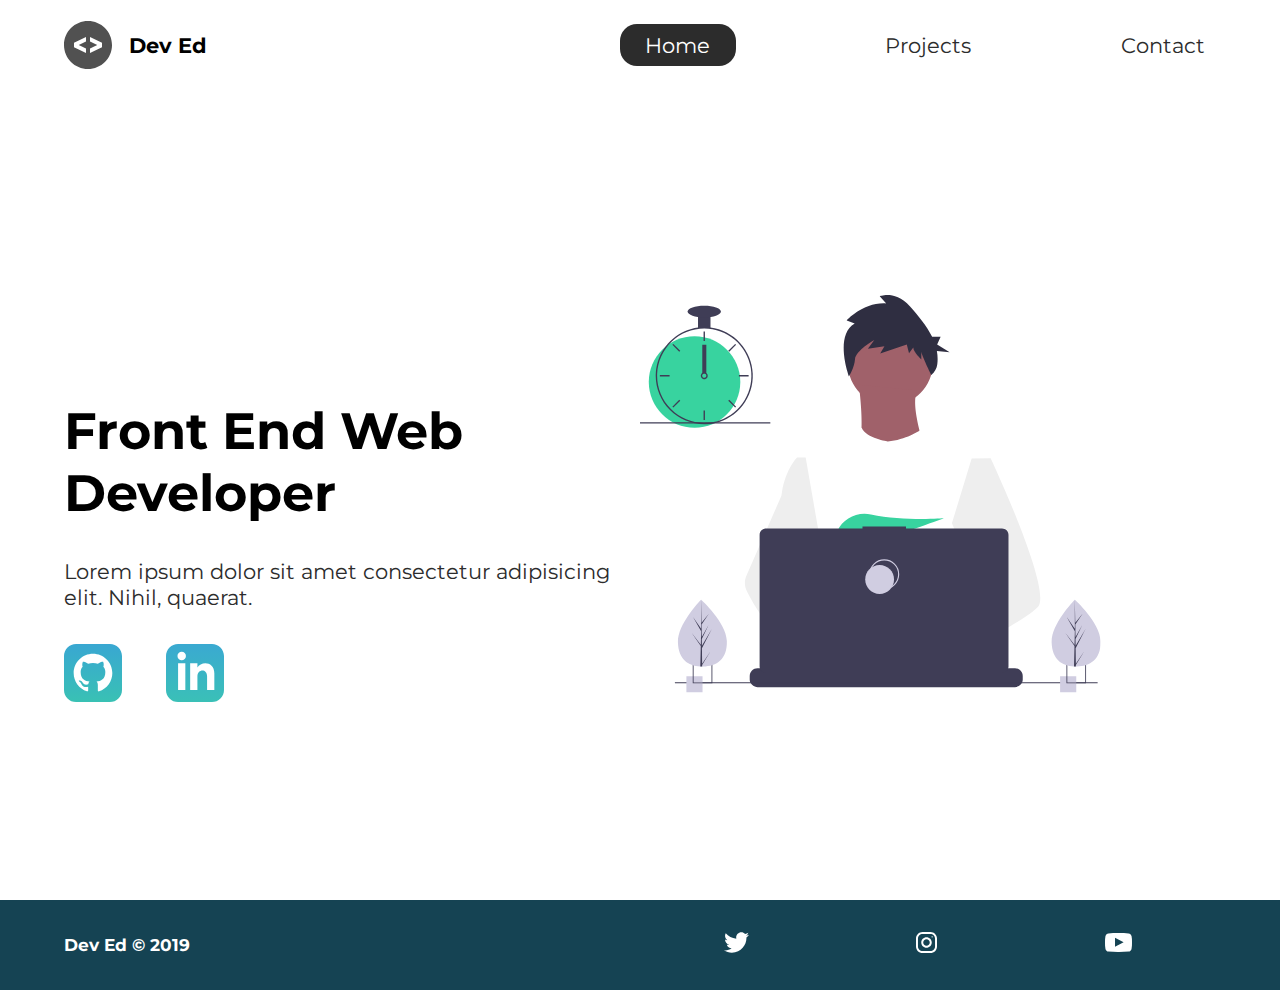
==== index.html @ 2cb795f2 "Add files via upload" ====
<!DOCTYPE html>
<html lang="en">
  <head>
    <meta charset="UTF-8" />
    <meta name="viewport" content="width=device-width, initial-scale=1.0" />
    <meta http-equiv="X-UA-Compatible" content="ie=edge" />
    <meta
      name="description"
      content="Dev Ed is a front end web developer who specializes in html,css"
    />
    <meta name="robots" content="index,follow" />
    <link
      href="https://fonts.googleapis.com/css?family=Montserrat:400,500&display=swap"
      rel="stylesheet"
    />
    <link rel="stylesheet" href="./styles/style.css" />
    <title>Dev Ed | Web Developer</title>
  </head>
  <body>
    <header class="main-head">
      <nav>
        <div class="logo">
          <img src="./icons/code.svg" alt="logo" />
          <h1>Dev Ed</h1>
        </div>
        <ul>
          <li><a class="active" href="/">Home</a></li>
          <li><a href="./projects/index.html">Projects</a></li>
          <li><a href="./contact/index.html">Contact</a></li>
        </ul>
      </nav>
    </header>
    <section class="intro">
      <div class="intro-text">
        <h2>Dev Ed</h2>
        <h3>
          Front End Web <br />
          Developer
        </h3>
        <p>
          Lorem ipsum dolor sit amet consectetur adipisicing elit. Nihil,
          quaerat.
        </p>
        <div class="intro-social">
          <a href="#"
            ><img src="./icons/github.svg" alt="github-social-link"
          /></a>
          <a href="#"
            ><img src="./icons/linked-in.svg" alt="linkedin-social-link"
          /></a>
        </div>
      </div>
      <div class="intro-images">
        
        <svg
          width="799"
          height="690"
          viewBox="0 0 799 690"
          fill="none"
          xmlns="http://www.w3.org/2000/svg"
        >
          <g id="undraw_dev_productivity_umsq (1) 1" clip-path="url(#clip0)">
            <path
              id="Vector"
              d="M516.92 624.636C516.92 624.636 512.16 626.266 504.42 628.576C487.31 633.706 455.65 642.216 428.82 643.916C405.72 645.396 386.2 641.836 382.63 626.766C381.1 620.286 383.27 614.956 388 610.576C402.12 597.486 439 592.796 468.25 591.186C476.51 590.736 484.15 590.526 490.51 590.446C501.31 590.306 508.39 590.526 508.39 590.526L508.56 591.186L516.92 624.636Z"
              fill="#A0616A"
            />
            <path
              id="Vector_2"
              d="M436.99 672.586C418.61 695.346 342.73 647.666 316.19 629.886C310.41 626.016 306.97 623.566 306.97 623.566L331.25 591.186L338.94 580.936C338.94 580.936 345.82 584.586 355.99 590.526C356.36 590.746 356.73 590.966 357.11 591.186C365.88 596.336 376.89 603.066 388 610.576C403.33 620.946 418.83 632.776 428.82 643.916C438.59 654.806 443.08 665.036 436.99 672.586Z"
              fill="#A0616A"
            />
            <g id="me">
              <path
                id="Vector_3"
                d="M434.672 191.952C475.283 191.607 507.926 158.406 507.582 117.795C507.237 77.1832 474.036 44.5403 433.425 44.8847C392.813 45.2291 360.17 78.4303 360.515 119.042C360.859 159.653 394.06 192.296 434.672 191.952Z"
                fill="#A0616A"
              />
              <path
                id="Vector_4"
                d="M379.477 155.65C379.477 155.65 394.216 259.972 373.002 271.875C351.787 283.779 499.929 283.588 499.929 283.588C499.929 283.588 466.124 193.284 480.809 165.449L379.477 155.65Z"
                fill="#A0616A"
              />
              <path
                id="Vector_5"
                d="M608.101 283.199L596.257 339.402L571.214 458.308L570.49 464.815L562.138 540.138L556.582 590.177L552.857 623.79C528.584 636.526 510.988 645.326 510.988 645.326C510.988 645.326 509.404 637.719 506.871 627.99C489.805 633.265 458.218 642.043 431.404 643.97C441.266 654.777 445.842 664.969 439.817 672.57C421.63 695.485 345.349 648.45 318.659 630.896C318.077 635.158 317.879 639.464 318.068 643.762L297.626 628.314L299.331 592.359L302.206 531.522L305.819 455.229C304.448 451.975 303.294 448.634 302.364 445.228C295.956 423.161 288.032 379.057 281.928 342.067C277.016 312.298 273.302 287.138 272.517 281.785C272.411 281.086 272.358 280.726 272.358 280.726L384.363 230.094C392.509 248.556 429.865 253.809 429.865 253.809C460.756 251.417 484.847 234.913 484.847 234.913L608.101 283.199Z"
                fill="white"
              />
              <path
                id="Vector_6"
                d="M372.285 49.3811L358.49 43.9934C358.49 43.9934 386.969 12.1 426.99 14.513L415.635 2.22366C415.635 2.22366 443.04 -9.01799 468.283 19.6674C481.553 34.7467 496.908 52.4737 506.557 72.5077L521.281 72.3829L515.251 85.9663L536.874 99.3152L514.777 97.0719C516.155 104.471 516.421 112.034 515.566 119.511C514.683 126.991 510.928 133.835 505.094 138.598V138.598C505.094 138.598 487.743 103.449 487.696 97.9443L487.813 111.705C487.813 111.705 473.959 99.4371 473.889 91.1807L466.471 100.877L462.593 85.7717L416.475 101.301L423.87 88.8526L395.157 93.2246L406.278 77.9923C406.278 77.9923 373.932 96.1568 372.811 111.304C371.689 126.452 362.299 140.875 362.299 140.875C362.299 140.875 336.213 70.3294 372.285 49.3811Z"
                fill="#2F2E41"
              />
              <path
                id="Vector_7"
                d="M690.215 540.422C682.794 548.605 664.338 560.992 641.951 574.422C633.623 579.413 624.757 584.559 615.71 589.676C594.122 601.889 571.514 614.001 552.857 623.79C528.584 636.526 510.988 645.326 510.988 645.326C510.988 645.326 509.403 637.719 506.871 627.99C503.48 614.968 498.397 598.141 493.184 590.715C493.002 590.456 492.82 590.218 492.638 589.979C491.121 588.022 489.601 586.885 488.112 586.897L562.138 540.138L594.127 519.926L570.489 464.814L540.842 395.683L557.908 339.727L575.062 283.479L608.101 283.199C608.101 283.199 619.243 306.985 633.514 340.166C635.647 345.128 637.851 350.299 640.096 355.64C669.469 425.394 706.176 522.836 690.215 540.422Z"
                fill="#EEEEEE"
              />
              <path
                id="Vector_8"
                d="M358.123 591.2C355.41 591.212 352.702 591.456 350.029 591.928C327.074 596.073 320.47 616.94 318.659 630.896C318.077 635.158 317.879 639.464 318.068 643.761L297.626 628.314L290.178 622.687C272.316 616.628 256.353 605.733 242.483 592.84C230.449 581.456 219.634 568.849 210.213 555.223C200.831 541.793 192.448 527.692 185.134 513.034C183.094 508.943 181.977 504.454 181.864 499.884C181.751 495.314 182.644 490.775 184.48 486.588L209.154 430.327L245.218 348.098C245.471 346.146 245.752 344.237 246.059 342.371C252.995 300.511 272.367 281.786 272.367 281.786L287.286 281.659L297.778 341.932L310.813 416.815L302.364 445.227L282.839 510.845L302.205 531.522L358.123 591.2Z"
                fill="#EEEEEE"
              />
            </g>
            <path
              id="Vector_9"
              d="M372.877 415.806L385.631 430.686C390.37 429.783 395.319 428.721 400.416 427.529L396.752 415.806L405.71 426.256C459.707 412.975 526.637 387.155 526.637 387.155C526.637 387.155 454.379 392.453 400.428 380.666C376.558 375.451 351.998 387.284 342.202 409.668C336.508 422.679 337.403 433.951 357.596 433.951C364.419 433.835 371.223 433.195 377.949 432.037L372.877 415.806Z"
              fill="#38D39F"
            />
            <path
              id="Vector_10"
              d="M663.65 660.386V666.456C663.654 668.122 663.345 669.774 662.74 671.326C662.472 672.018 662.147 672.687 661.77 673.326C660.578 675.326 658.887 676.983 656.862 678.133C654.838 679.283 652.549 679.887 650.22 679.886H203.67C201.342 679.887 199.053 679.283 197.028 678.133C195.003 676.983 193.312 675.326 192.12 673.326C191.743 672.687 191.419 672.018 191.15 671.326C190.546 669.774 190.237 668.122 190.24 666.456V660.386C190.24 658.622 190.587 656.876 191.262 655.246C191.936 653.616 192.926 652.136 194.173 650.888C195.42 649.641 196.901 648.652 198.53 647.977C200.16 647.302 201.906 646.955 203.67 646.956H229.41V644.126C229.41 644.052 229.425 643.979 229.453 643.911C229.481 643.843 229.522 643.782 229.574 643.73C229.626 643.678 229.688 643.636 229.756 643.608C229.824 643.58 229.897 643.566 229.97 643.566H243.4C243.474 643.566 243.547 643.58 243.615 643.608C243.683 643.636 243.745 643.678 243.797 643.73C243.849 643.782 243.89 643.843 243.918 643.911C243.946 643.979 243.96 644.052 243.96 644.126V646.956H252.35V644.126C252.35 644.052 252.365 643.979 252.393 643.911C252.421 643.843 252.462 643.782 252.514 643.73C252.566 643.678 252.628 643.636 252.696 643.608C252.764 643.58 252.837 643.566 252.91 643.566H266.34C266.414 643.566 266.487 643.58 266.555 643.608C266.623 643.636 266.684 643.678 266.736 643.73C266.789 643.782 266.83 643.843 266.858 643.911C266.886 643.979 266.9 644.052 266.9 644.126V646.956H275.3V644.126C275.3 644.052 275.315 643.979 275.343 643.911C275.371 643.843 275.412 643.782 275.464 643.73C275.516 643.678 275.578 643.636 275.646 643.608C275.714 643.58 275.787 643.566 275.86 643.566H289.29C289.364 643.566 289.437 643.58 289.505 643.608C289.573 643.636 289.634 643.678 289.686 643.73C289.739 643.782 289.78 643.843 289.808 643.911C289.836 643.979 289.85 644.052 289.85 644.126V646.956H298.24V644.126C298.24 644.052 298.255 643.979 298.283 643.911C298.311 643.843 298.352 643.782 298.404 643.73C298.456 643.678 298.518 643.636 298.586 643.608C298.654 643.58 298.727 643.566 298.8 643.566H312.23C312.304 643.566 312.377 643.58 312.445 643.608C312.513 643.636 312.574 643.678 312.626 643.73C312.678 643.782 312.72 643.843 312.748 643.911C312.776 643.979 312.79 644.052 312.79 644.126V646.956H321.18V644.126C321.18 644.052 321.194 643.979 321.223 643.911C321.251 643.843 321.292 643.782 321.344 643.73C321.396 643.678 321.458 643.636 321.526 643.608C321.594 643.58 321.667 643.566 321.74 643.566H335.17C335.244 643.566 335.317 643.58 335.385 643.608C335.453 643.636 335.514 643.678 335.566 643.73C335.618 643.782 335.66 643.843 335.688 643.911C335.716 643.979 335.73 644.052 335.73 644.126V646.956H344.13V644.126C344.13 644.052 344.145 643.979 344.173 643.911C344.201 643.843 344.242 643.782 344.294 643.73C344.346 643.678 344.408 643.636 344.476 643.608C344.544 643.58 344.617 643.566 344.69 643.566H358.12C358.194 643.566 358.267 643.58 358.335 643.608C358.403 643.636 358.464 643.678 358.516 643.73C358.569 643.782 358.61 643.843 358.638 643.911C358.666 643.979 358.68 644.052 358.68 644.126V646.956H367.07V644.126C367.07 644.052 367.085 643.979 367.113 643.911C367.141 643.843 367.182 643.782 367.234 643.73C367.286 643.678 367.348 643.636 367.416 643.608C367.484 643.58 367.557 643.566 367.63 643.566H472.83C472.904 643.566 472.977 643.58 473.045 643.608C473.113 643.636 473.174 643.678 473.227 643.73C473.279 643.782 473.32 643.843 473.348 643.911C473.376 643.979 473.39 644.052 473.39 644.126V646.956H481.79V644.126C481.79 644.052 481.804 643.979 481.833 643.911C481.861 643.843 481.902 643.782 481.954 643.73C482.006 643.678 482.068 643.636 482.136 643.608C482.204 643.58 482.277 643.566 482.35 643.566H495.78C495.928 643.567 496.07 643.627 496.175 643.732C496.279 643.836 496.339 643.978 496.34 644.126V646.956H504.73V644.126C504.73 644.052 504.745 643.979 504.773 643.911C504.801 643.843 504.842 643.782 504.894 643.73C504.946 643.678 505.008 643.636 505.076 643.608C505.144 643.58 505.217 643.566 505.29 643.566H518.72C518.794 643.566 518.867 643.58 518.935 643.608C519.003 643.636 519.065 643.678 519.117 643.73C519.169 643.782 519.21 643.843 519.238 643.911C519.266 643.979 519.28 644.052 519.28 644.126V646.956H527.67V644.126C527.67 644.052 527.685 643.979 527.713 643.911C527.741 643.843 527.782 643.782 527.834 643.73C527.886 643.678 527.948 643.636 528.016 643.608C528.084 643.58 528.157 643.566 528.23 643.566H541.66C541.734 643.566 541.807 643.58 541.875 643.608C541.943 643.636 542.005 643.678 542.057 643.73C542.109 643.782 542.15 643.843 542.178 643.911C542.206 643.979 542.22 644.052 542.22 644.126V646.956H550.62V644.126C550.62 644.052 550.635 643.979 550.663 643.911C550.691 643.843 550.732 643.782 550.784 643.73C550.836 643.678 550.898 643.636 550.966 643.608C551.034 643.58 551.107 643.566 551.18 643.566H564.61C564.757 643.568 564.898 643.628 565.001 643.733C565.104 643.837 565.161 643.979 565.16 644.126V646.956H573.56V644.126C573.56 644.052 573.575 643.979 573.603 643.911C573.631 643.843 573.672 643.782 573.724 643.73C573.776 643.678 573.838 643.636 573.906 643.608C573.974 643.58 574.047 643.566 574.12 643.566H587.55C587.624 643.566 587.697 643.58 587.765 643.608C587.833 643.636 587.895 643.678 587.947 643.73C587.999 643.782 588.04 643.843 588.068 643.911C588.096 643.979 588.11 644.052 588.11 644.126V646.956H596.5V644.126C596.5 644.052 596.515 643.979 596.543 643.911C596.571 643.843 596.612 643.782 596.664 643.73C596.716 643.678 596.778 643.636 596.846 643.608C596.914 643.58 596.987 643.566 597.06 643.566H610.49C610.564 643.566 610.637 643.58 610.705 643.608C610.773 643.636 610.835 643.678 610.887 643.73C610.939 643.782 610.98 643.843 611.008 643.911C611.036 643.979 611.05 644.052 611.05 644.126V646.956H650.22C651.984 646.955 653.731 647.302 655.36 647.977C656.99 648.652 658.471 649.641 659.718 650.888C660.965 652.136 661.954 653.616 662.629 655.246C663.304 656.876 663.651 658.622 663.65 660.386Z"
              fill="#3F3D56"
            />
            <path
              id="Vector_11"
              d="M793.5 671.326H60.5V673.326H793.5V671.326Z"
              fill="#3F3D56"
            />
            <path
              id="Vector_12"
              d="M627.694 404.757H461.251V401.326H385.78V404.757H218.651C215.665 404.757 212.801 405.943 210.69 408.054C208.578 410.166 207.392 413.029 207.392 416.015V643.927C207.392 646.913 208.578 649.776 210.69 651.888C212.801 653.999 215.665 655.185 218.651 655.185H627.694C630.68 655.185 633.544 653.999 635.655 651.888C637.767 649.776 638.953 646.913 638.953 643.927V416.015C638.953 414.537 638.662 413.073 638.096 411.707C637.53 410.341 636.701 409.1 635.655 408.054C634.61 407.009 633.369 406.18 632.003 405.614C630.637 405.048 629.173 404.757 627.694 404.757Z"
              fill="#3F3D56"
            />
            <path
              id="Vector_13"
              d="M423.5 509.326C437.307 509.326 448.5 498.133 448.5 484.326C448.5 470.519 437.307 459.326 423.5 459.326C409.693 459.326 398.5 470.519 398.5 484.326C398.5 498.133 409.693 509.326 423.5 509.326Z"
              stroke="#D0CDE1"
              stroke-width="2"
              stroke-miterlimit="10"
            />
            <path
              id="Vector_14"
              d="M415.5 518.326C429.307 518.326 440.5 507.133 440.5 493.326C440.5 479.519 429.307 468.326 415.5 468.326C401.693 468.326 390.5 479.519 390.5 493.326C390.5 507.133 401.693 518.326 415.5 518.326Z"
              fill="#D0CDE1"
            />
            <path
              id="Vector_15"
              d="M108.446 661.223H80.4463V689.223H108.446V661.223Z"
              fill="#D0CDE1"
            />
            <path
              id="Vector_16"
              d="M91.4502 639.223V673.223H125.45V639.223H91.4502ZM123.97 671.743H92.9202V640.703H123.97V671.743Z"
              fill="#3F3D56"
            />
            <path
              id="Vector_17"
              d="M756.446 661.223H728.446V689.223H756.446V661.223Z"
              fill="#D0CDE1"
            />
            <path
              id="Vector_18"
              d="M739.45 639.223V673.223H773.45V639.223H739.45ZM771.97 671.743H740.92V640.703H771.97V671.743Z"
              fill="#3F3D56"
            />
            <path
              id="Vector_19"
              d="M94.5802 230.113C138.399 230.113 173.921 194.592 173.921 150.773C173.921 106.955 138.399 71.4326 94.5802 71.4326C50.7617 71.4326 15.2397 106.955 15.2397 150.773C15.2397 194.592 50.7617 230.113 94.5802 230.113Z"
              fill="#38D39F"
            />
            <path
              id="Vector_20"
              d="M122.229 56.4899C115.045 55.5763 107.774 55.5763 100.59 56.4899C84.586 58.5913 69.5203 65.2398 57.181 75.6465C44.8417 86.0532 35.7467 99.7813 30.9754 115.202C28.8053 122.229 27.5764 129.514 27.3208 136.864C27.2848 137.886 27.2607 138.92 27.2607 139.954C27.283 162.264 36.1559 183.655 51.932 199.431C67.7082 215.207 89.0989 224.08 111.41 224.103C113.201 224.103 114.992 224.042 116.759 223.934C120.907 223.674 125.03 223.103 129.093 222.227C148.495 218.055 165.798 207.161 177.947 191.468C190.095 175.776 196.308 156.295 195.487 136.467C194.665 116.638 186.863 97.738 173.459 83.1039C160.054 68.4698 141.909 59.0435 122.229 56.4899H122.229ZM137.748 217.347H137.736C130.959 219.659 123.905 221.062 116.759 221.518C114.992 221.638 113.201 221.698 111.41 221.698C89.7377 221.672 68.961 213.051 53.6367 197.727C38.3123 182.402 29.6914 161.626 29.6649 139.954C29.6649 138.92 29.689 137.886 29.725 136.864C30.5514 115.744 39.5156 95.7617 54.7411 81.1008C69.9666 66.44 90.273 58.237 111.41 58.2089C130.776 58.21 149.513 65.0865 164.283 77.6131C179.052 90.1398 188.895 107.503 192.057 126.61C195.219 145.716 191.496 165.325 181.55 181.942C171.604 198.559 156.081 211.106 137.748 217.347H137.748Z"
              fill="#3F3D56"
            />
            <path
              id="Vector_21"
              d="M112.612 63.0176H110.208V79.8474H112.612V63.0176Z"
              fill="#3F3D56"
            />
            <path
              id="Vector_22"
              d="M57.8578 84.7018L56.1577 86.4019L68.0582 98.3023L69.7582 96.6022L57.8578 84.7018Z"
              fill="#3F3D56"
            />
            <path
              id="Vector_23"
              d="M34.4736 138.751V141.156H51.3034V138.751H34.4736Z"
              fill="#3F3D56"
            />
            <path
              id="Vector_24"
              d="M56.1578 193.506L57.8579 195.206L69.7584 183.306L68.0583 181.606L56.1578 193.506Z"
              fill="#3F3D56"
            />
            <path
              id="Vector_25"
              d="M153.062 96.6022L154.762 98.3022L166.662 86.4018L164.962 84.7017L153.062 96.6022Z"
              fill="#3F3D56"
            />
            <path
              id="Vector_26"
              d="M171.516 138.751V141.156H188.346V138.751H171.516Z"
              fill="#3F3D56"
            />
            <path
              id="Vector_27"
              d="M154.762 181.605L153.062 183.305L164.962 195.206L166.662 193.506L154.762 181.605Z"
              fill="#3F3D56"
            />
            <path
              id="Vector_28"
              d="M112.612 200.06H110.208V216.89H112.612V200.06Z"
              fill="#3F3D56"
            />
            <path
              id="Vector_29"
              d="M115.016 135.145C113.976 134.365 112.711 133.943 111.41 133.943C110.11 133.943 108.844 134.365 107.804 135.145C107.091 135.686 106.505 136.375 106.085 137.165C105.552 138.181 105.322 139.329 105.421 140.473C105.52 141.616 105.944 142.707 106.644 143.617C107.343 144.527 108.288 145.218 109.368 145.608C110.447 145.997 111.616 146.07 112.735 145.817C113.855 145.564 114.878 144.996 115.685 144.179C116.492 143.363 117.048 142.333 117.288 141.21C117.528 140.088 117.441 138.92 117.039 137.846C116.636 136.771 115.935 135.834 115.017 135.145H115.016ZM111.41 143.56C110.454 143.557 109.539 143.176 108.863 142.501C108.187 141.825 107.807 140.909 107.804 139.954C107.808 139.224 108.03 138.513 108.441 137.91C108.793 137.4 109.271 136.989 109.828 136.718C110.386 136.446 111.004 136.323 111.623 136.361C112.241 136.398 112.84 136.594 113.361 136.931C113.881 137.267 114.307 137.732 114.595 138.281C114.883 138.83 115.025 139.444 115.007 140.063C114.989 140.683 114.811 141.287 114.491 141.818C114.17 142.349 113.719 142.788 113.179 143.093C112.639 143.398 112.03 143.559 111.41 143.56V143.56Z"
              fill="#3F3D56"
            />
            <path
              id="Vector_30"
              d="M122.229 35.3687H100.591V57.007H122.229V35.3687Z"
              fill="#3F3D56"
            />
            <path
              id="Vector_31"
              d="M111.41 38.9748C127.344 38.9748 140.261 34.4 140.261 28.7567C140.261 23.1134 127.344 18.5386 111.41 18.5386C95.4757 18.5386 82.5586 23.1134 82.5586 28.7567C82.5586 34.4 95.4757 38.9748 111.41 38.9748Z"
              fill="#3F3D56"
            />
            <path id="clock-arrow" d="M115 86H108V135H115V86Z" fill="#3F3D56" />
            <path
              id="Vector_32"
              d="M226 220.44H0V222.844H226V220.44Z"
              fill="#3F3D56"
            />
            <g id="plant-left">
              <path
                id="Vector_33"
                d="M150.594 599.754C151.527 631.704 132.858 643.413 109.43 644.097C108.886 644.113 108.344 644.123 107.805 644.126C106.719 644.135 105.643 644.117 104.577 644.072C83.3891 643.193 66.6172 631.945 65.7495 602.232C64.8515 571.482 103.018 531.529 105.882 528.574L105.887 528.571C105.996 528.458 106.052 528.402 106.052 528.402C106.052 528.402 149.661 567.807 150.594 599.754Z"
                fill="#D0CDE1"
              />
              <path
                id="Vector_34"
                d="M107.744 639.255L122.626 617.124L107.774 641.636L107.805 644.126C106.719 644.135 105.643 644.117 104.577 644.072L105.315 612.06L105.295 611.813L105.322 611.766L105.393 608.741L89.0952 585.078L105.374 606.477L105.432 607.116L105.989 582.93L91.9122 558.397L106.029 578.681L105.882 528.574L105.882 528.407L105.887 528.571L106.821 568.062L119.651 552.021L106.863 571.464L107.143 593.098L118.949 571.984L107.187 596.279L107.343 608.308L124.512 578.897L107.395 612.505L107.744 639.255Z"
                fill="#3F3D56"
              />
            </g>
            <g id="plant-right">
              <path
                id="Vector_35"
                d="M798.594 599.754C799.527 631.704 780.858 643.413 757.43 644.097C756.886 644.113 756.344 644.123 755.805 644.126C754.719 644.135 753.643 644.117 752.577 644.072C731.389 643.193 714.617 631.945 713.749 602.232C712.851 571.482 751.018 531.529 753.882 528.574L753.887 528.571C753.996 528.458 754.052 528.402 754.052 528.402C754.052 528.402 797.661 567.807 798.594 599.754Z"
                fill="#D0CDE1"
              />
              <path
                id="Vector_36"
                d="M755.744 639.255L770.626 617.124L755.774 641.636L755.805 644.126C754.719 644.135 753.643 644.117 752.577 644.072L753.315 612.06L753.295 611.813L753.323 611.766L753.393 608.741L737.095 585.078L753.374 606.477L753.432 607.116L753.989 582.93L739.912 558.397L754.029 578.681L753.882 528.574L753.882 528.407L753.887 528.571L754.821 568.062L767.651 552.021L754.864 571.464L755.143 593.098L766.949 571.984L755.187 596.279L755.343 608.308L772.512 578.897L755.395 612.505L755.744 639.255Z"
                fill="#3F3D56"
              />
            </g>
          </g>
          <defs>
            <clipPath id="clip0">
              <rect width="798.627" height="689.223" fill="white" />
            </clipPath>
          </defs>
        </svg>
        <img class="splash" src="./img/splash.svg" alt="" />
      </div>
    </section>
    <footer>
      <h4>Dev Ed &copy; 2019</h4>
      <ul>
        <li>
          <a href="#"
            ><img src="./icons/twitter 1.svg" alt="twitter-social"
          /></a>
        </li>
        <li>
          <a href="#"
            ><img src="./icons/instagram 1.svg" alt="instagram-social"
          /></a>
        </li>
        <li>
          <a href="#"
            ><img src="./icons/youtube-symbol 1.svg" alt="youtube-social"
          /></a>
        </li>
      </ul>
    </footer>
  </body>
</html>
---- styles/style.css ----
/* Global Styles */
* {
  margin: 0;
  padding: 0;
  -webkit-box-sizing: border-box;
          box-sizing: border-box;
}

html {
  font-size: 62.5%;
}

body {
  font-family: "Montserrat", sans-serif;
}

h1 {
  font-size: 2.5rem;
}

li,
button,
label,
input,
a,
p {
  font-size: 2.5rem;
}

h2 {
  font-size: 4rem;
}

h3 {
  font-size: 2.5rem;
}

h4,
h5 {
  font-size: 2rem;
}

ul {
  list-style: none;
}

a {
  text-decoration: none;
  color: #2c2c2c;
}

.main-head {
  width: 95%;
  margin: 0 0 0 auto;
}

nav {
  display: -webkit-box;
  display: -ms-flexbox;
  display: flex;
  -webkit-box-pack: justify;
      -ms-flex-pack: justify;
          justify-content: space-between;
  -webkit-box-align: center;
      -ms-flex-align: center;
          align-items: center;
  -webkit-box-orient: horizontal;
  -webkit-box-direction: normal;
      -ms-flex-direction: row;
          flex-direction: row;
  min-height: 10vh;
  width: 60%;
  -ms-flex-wrap: wrap;
      flex-wrap: wrap;
}

nav .logo {
  display: -webkit-box;
  display: -ms-flexbox;
  display: flex;
  -webkit-box-pack: start;
      -ms-flex-pack: start;
          justify-content: flex-start;
  -webkit-box-align: center;
      -ms-flex-align: center;
          align-items: center;
  -webkit-box-orient: horizontal;
  -webkit-box-direction: normal;
      -ms-flex-direction: row;
          flex-direction: row;
  -webkit-box-flex: 1;
      -ms-flex: 1 1 10rem;
          flex: 1 1 10rem;
}

nav .logo h1 {
  margin: 2rem;
}

nav ul {
  display: -webkit-box;
  display: -ms-flexbox;
  display: flex;
  -ms-flex-pack: distribute;
      justify-content: space-around;
  -webkit-box-align: center;
      -ms-flex-align: center;
          align-items: center;
  -webkit-box-orient: horizontal;
  -webkit-box-direction: normal;
      -ms-flex-direction: row;
          flex-direction: row;
  -webkit-box-flex: 1;
      -ms-flex: 1 1 40rem;
          flex: 1 1 40rem;
}

.intro {
  min-height: 90vh;
  width: 90%;
  margin: auto;
  -ms-flex-wrap: wrap;
      flex-wrap: wrap;
  display: -webkit-box;
  display: -ms-flexbox;
  display: flex;
  -webkit-box-pack: justify;
      -ms-flex-pack: justify;
          justify-content: space-between;
  -webkit-box-align: center;
      -ms-flex-align: center;
          align-items: center;
  -webkit-box-orient: horizontal;
  -webkit-box-direction: normal;
      -ms-flex-direction: row;
          flex-direction: row;
}

.intro h2 {
  font-size: 8rem;
  padding-top: 2rem;
  /* background: -webkit-gradient(linear, left top, right top, from(#38d39f), to(#38a4d3)); */
  background: linear-gradient(left, #38d39f, #38a4d3);
  background-clip: text;
  -webkit-text-fill-color: transparent;
  display: inline-block;
}

.intro h3 {
  font-size: 6rem;
  padding: 2rem 0rem;
}

.intro p {
  padding-top: 2rem;
  color: #2c2c2c;
}

.splash {
  position: absolute;
  top: 0%;
  right: 0%;
  height: 100%;
  z-index: -1;
}

.intro-social {
  margin-top: 4rem;
}

.intro-social a {
  margin-right: 5rem;
}

.active {
  background: #2c2c2c;
  color: white;
  padding: 1rem 3rem;
  border-radius: 2rem;
}

.intro-text,
.intro-images {
  -webkit-box-flex: 1;
      -ms-flex: 1 1 40rem;
          flex: 1 1 40rem;
}

#plant-left {
  -webkit-animation: plant 1.5s ease infinite alternate;
          animation: plant 1.5s ease infinite alternate;
}

#plant-right {
  -webkit-animation: plant 1.5s ease infinite alternate 0.5s;
          animation: plant 1.5s ease infinite alternate 0.5s;
}

#me {
  -webkit-animation: me 1s ease infinite alternate;
          animation: me 1s ease infinite alternate;
  -webkit-transform-origin: bottom;
          transform-origin: bottom;
}

#clock-arrow {
  -webkit-animation: clock 1.5s infinite linear;
          animation: clock 1.5s infinite linear;
  transform-box: fill-box;
  -webkit-transform-origin: bottom;
          transform-origin: bottom;
}

@-webkit-keyframes me {
  from {
    -webkit-transform: rotateZ(-5deg);
            transform: rotateZ(-5deg);
  }
  to {
    -webkit-transform: rotateZ(5deg);
            transform: rotateZ(5deg);
  }
}

@keyframes me {
  from {
    -webkit-transform: rotateZ(-5deg);
            transform: rotateZ(-5deg);
  }
  to {
    -webkit-transform: rotateZ(5deg);
            transform: rotateZ(5deg);
  }
}

@-webkit-keyframes plant {
  from {
    -webkit-transform: translateY(0%);
            transform: translateY(0%);
  }
  to {
    -webkit-transform: translateY(-30%);
            transform: translateY(-30%);
  }
}

@keyframes plant {
  from {
    -webkit-transform: translateY(0%);
            transform: translateY(0%);
  }
  to {
    -webkit-transform: translateY(-30%);
            transform: translateY(-30%);
  }
}

@-webkit-keyframes clock {
  from {
    -webkit-transform: rotateZ(0deg);
            transform: rotateZ(0deg);
  }
  to {
    -webkit-transform: rotateZ(360deg);
            transform: rotateZ(360deg);
  }
}

@keyframes clock {
  from {
    -webkit-transform: rotateZ(0deg);
            transform: rotateZ(0deg);
  }
  to {
    -webkit-transform: rotateZ(360deg);
            transform: rotateZ(360deg);
  }
}

.projects {
  width: 90%;
  margin: auto;
  min-height: 90vh;
  display: -webkit-box;
  display: -ms-flexbox;
  display: flex;
  -webkit-box-pack: justify;
      -ms-flex-pack: justify;
          justify-content: space-between;
  -webkit-box-align: center;
      -ms-flex-align: center;
          align-items: center;
  -webkit-box-orient: horizontal;
  -webkit-box-direction: normal;
      -ms-flex-direction: row;
          flex-direction: row;
  text-align: center;
  -ms-flex-wrap: wrap;
      flex-wrap: wrap;
}

.projects h2 {
  margin: 5rem;
}

.travelly,
.elena {
  -webkit-box-flex: 1;
      -ms-flex: 1 1 40rem;
          flex: 1 1 40rem;
}

.form-section {
  min-height: 80vh;
  display: -webkit-box;
  display: -ms-flexbox;
  display: flex;
  -webkit-box-pack: center;
      -ms-flex-pack: center;
          justify-content: center;
  -webkit-box-align: center;
      -ms-flex-align: center;
          align-items: center;
  -webkit-box-orient: horizontal;
  -webkit-box-direction: normal;
      -ms-flex-direction: row;
          flex-direction: row;
  margin-top: 3rem;
}

.form-section form {
  padding: 3rem 10rem;
  -webkit-box-shadow: 0px 10px 10px rgba(0, 0, 0, 0.2), 0px 20px 40px rgba(0, 0, 0, 0.2);
          box-shadow: 0px 10px 10px rgba(0, 0, 0, 0.2), 0px 20px 40px rgba(0, 0, 0, 0.2);
  display: -webkit-box;
  display: -ms-flexbox;
  display: flex;
  -webkit-box-pack: center;
      -ms-flex-pack: center;
          justify-content: center;
  -webkit-box-align: center;
      -ms-flex-align: center;
          align-items: center;
  -webkit-box-orient: vertical;
  -webkit-box-direction: normal;
      -ms-flex-direction: column;
          flex-direction: column;
  border-radius: 2rem;
}

.form-section form input,
.form-section form textarea {
  margin: 2rem;
}

.form-section form input:focus,
.form-section form textarea:focus {
  outline: 2px solid black;
}

.form-section form textarea {
  font-family: "Montserrat", sans-serif;
  font-size: 2rem;
}

.form-section form button {
  width: 100%;
  padding: 2rem;
  background: #154353;
  color: white;
}

.form-section form button:focus {
  background: #33696b;
}

footer {
  background: #154353;
  color: white;
  min-height: 10vh;
  padding: 0% 5%;
  display: -webkit-box;
  display: -ms-flexbox;
  display: flex;
  -webkit-box-pack: start;
      -ms-flex-pack: start;
          justify-content: flex-start;
  -webkit-box-align: center;
      -ms-flex-align: center;
          align-items: center;
  -webkit-box-orient: horizontal;
  -webkit-box-direction: normal;
      -ms-flex-direction: row;
          flex-direction: row;
}

footer ul {
  -webkit-box-flex: 1;
      -ms-flex: 1 1 40rem;
          flex: 1 1 40rem;
  display: -webkit-box;
  display: -ms-flexbox;
  display: flex;
  -ms-flex-pack: distribute;
      justify-content: space-around;
  -webkit-box-align: center;
      -ms-flex-align: center;
          align-items: center;
  -webkit-box-orient: horizontal;
  -webkit-box-direction: normal;
      -ms-flex-direction: row;
          flex-direction: row;
}

footer h4 {
  -webkit-box-flex: 1;
      -ms-flex: 1 1 40rem;
          flex: 1 1 40rem;
}

@media screen and (max-width: 1332px) {
  html {
    font-size: 53%;
  }
  .splash {
    display: none;
  }
  svg {
    width: 80%;
  }
  nav {
    width: 100%;
  }
}

@media screen and (max-width: 754px) {
  html {
    font-size: 45%;
  }
  svg {
    height: 60%;
  }
  .main-head {
    width: 100%;
  }
  nav .logo {
    display: -webkit-box;
    display: -ms-flexbox;
    display: flex;
    -webkit-box-pack: center;
        -ms-flex-pack: center;
            justify-content: center;
    -webkit-box-align: center;
        -ms-flex-align: center;
            align-items: center;
    -webkit-box-orient: vertical;
    -webkit-box-direction: normal;
        -ms-flex-direction: column;
            flex-direction: column;
    -webkit-box-flex: 1;
        -ms-flex: 1 1 20rem;
            flex: 1 1 20rem;
    margin-top: 2rem;
  }
  nav ul {
    -webkit-box-flex: 1;
        -ms-flex: 1 1 60rem;
            flex: 1 1 60rem;
    margin: 2rem 0rem;
  }
  .intro-text {
    margin-top: 5rem;
    text-align: center;
  }
  .intro-images {
    text-align: center;
  }
  .intro-social {
    display: -webkit-box;
    display: -ms-flexbox;
    display: flex;
    -webkit-box-pack: center;
        -ms-flex-pack: center;
            justify-content: center;
    -webkit-box-align: center;
        -ms-flex-align: center;
            align-items: center;
    -webkit-box-orient: horizontal;
    -webkit-box-direction: normal;
        -ms-flex-direction: row;
            flex-direction: row;
  }
  .intro-social a {
    margin: 2rem;
  }
  .elena,
  .travelly {
    -webkit-box-flex: 1;
        -ms-flex: 1 1 50rem;
            flex: 1 1 50rem;
  }
  .elena img,
  .travelly img {
    width: 100%;
    height: 100%;
  }
  form {
    padding: 0rem;
    width: 100%;
  }
}
/*# sourceMappingURL=style.css.map */
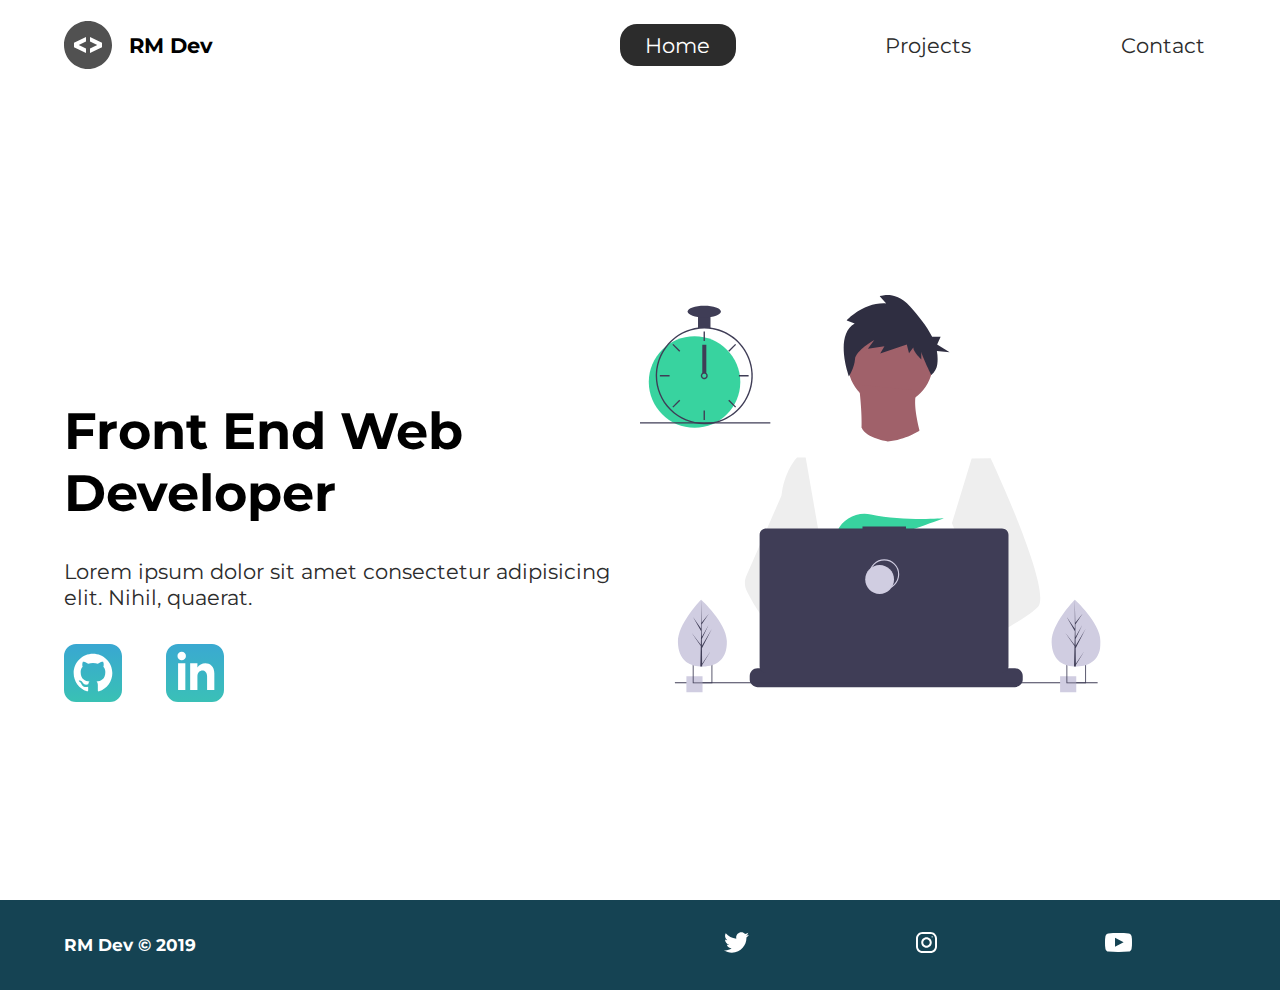
==== commit 42e7704f: "Update index.html" ====
--- a/index.html
+++ b/index.html
@@ -6,7 +6,7 @@
     <meta http-equiv="X-UA-Compatible" content="ie=edge" />
     <meta
       name="description"
-      content="Dev Ed is a front end web developer who specializes in html,css"
+      content="Rahul is a front end web developer who specializes in html,css"
     />
     <meta name="robots" content="index,follow" />
     <link
@@ -14,14 +14,14 @@
       rel="stylesheet"
     />
     <link rel="stylesheet" href="./styles/style.css" />
-    <title>Dev Ed | Web Developer</title>
+    <title>RM DEV | Web Developer</title>
   </head>
   <body>
     <header class="main-head">
       <nav>
         <div class="logo">
           <img src="./icons/code.svg" alt="logo" />
-          <h1>Dev Ed</h1>
+          <h1>RM Dev</h1>
         </div>
         <ul>
           <li><a class="active" href="/">Home</a></li>
@@ -32,7 +32,7 @@
     </header>
     <section class="intro">
       <div class="intro-text">
-        <h2>Dev Ed</h2>
+        <h2>RM Dev</h2>
         <h3>
           Front End Web <br />
           Developer
@@ -260,7 +260,7 @@
       </div>
     </section>
     <footer>
-      <h4>Dev Ed &copy; 2019</h4>
+      <h4>RM Dev &copy; 2019</h4>
       <ul>
         <li>
           <a href="#"
